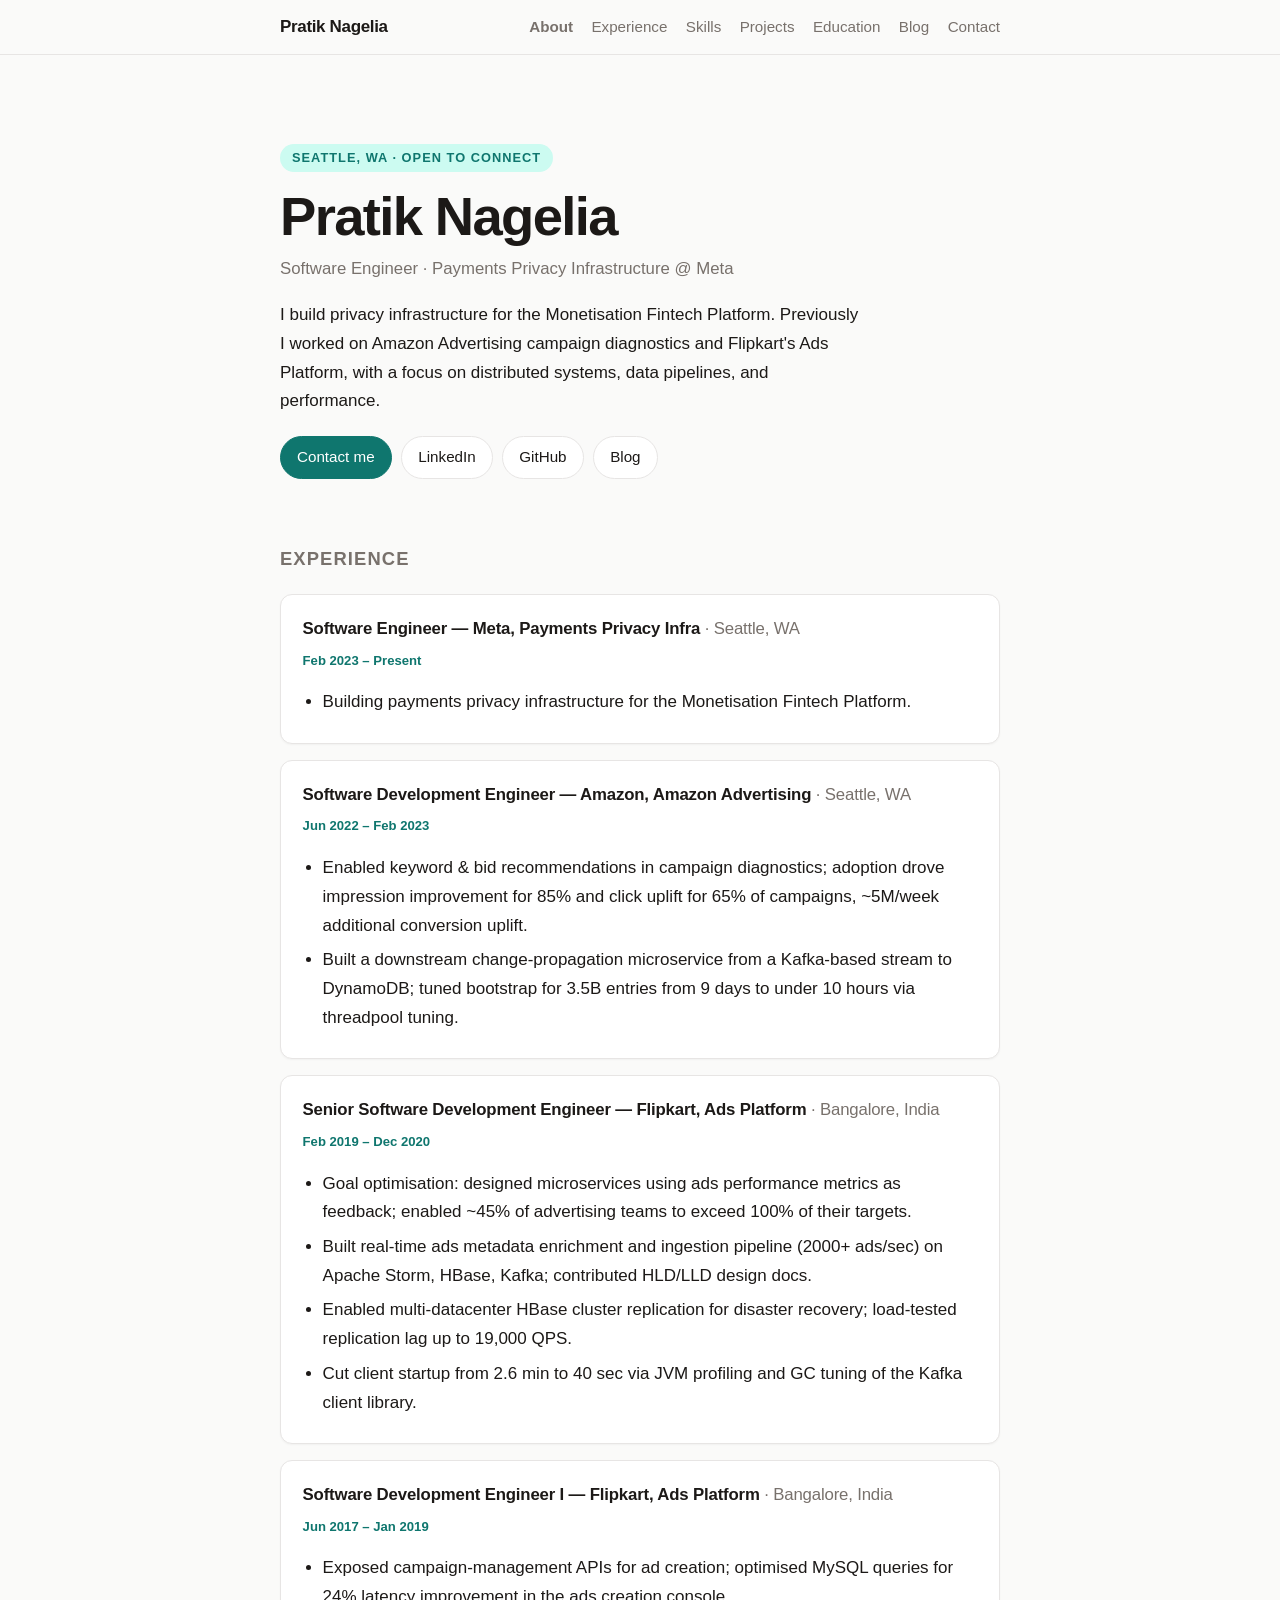
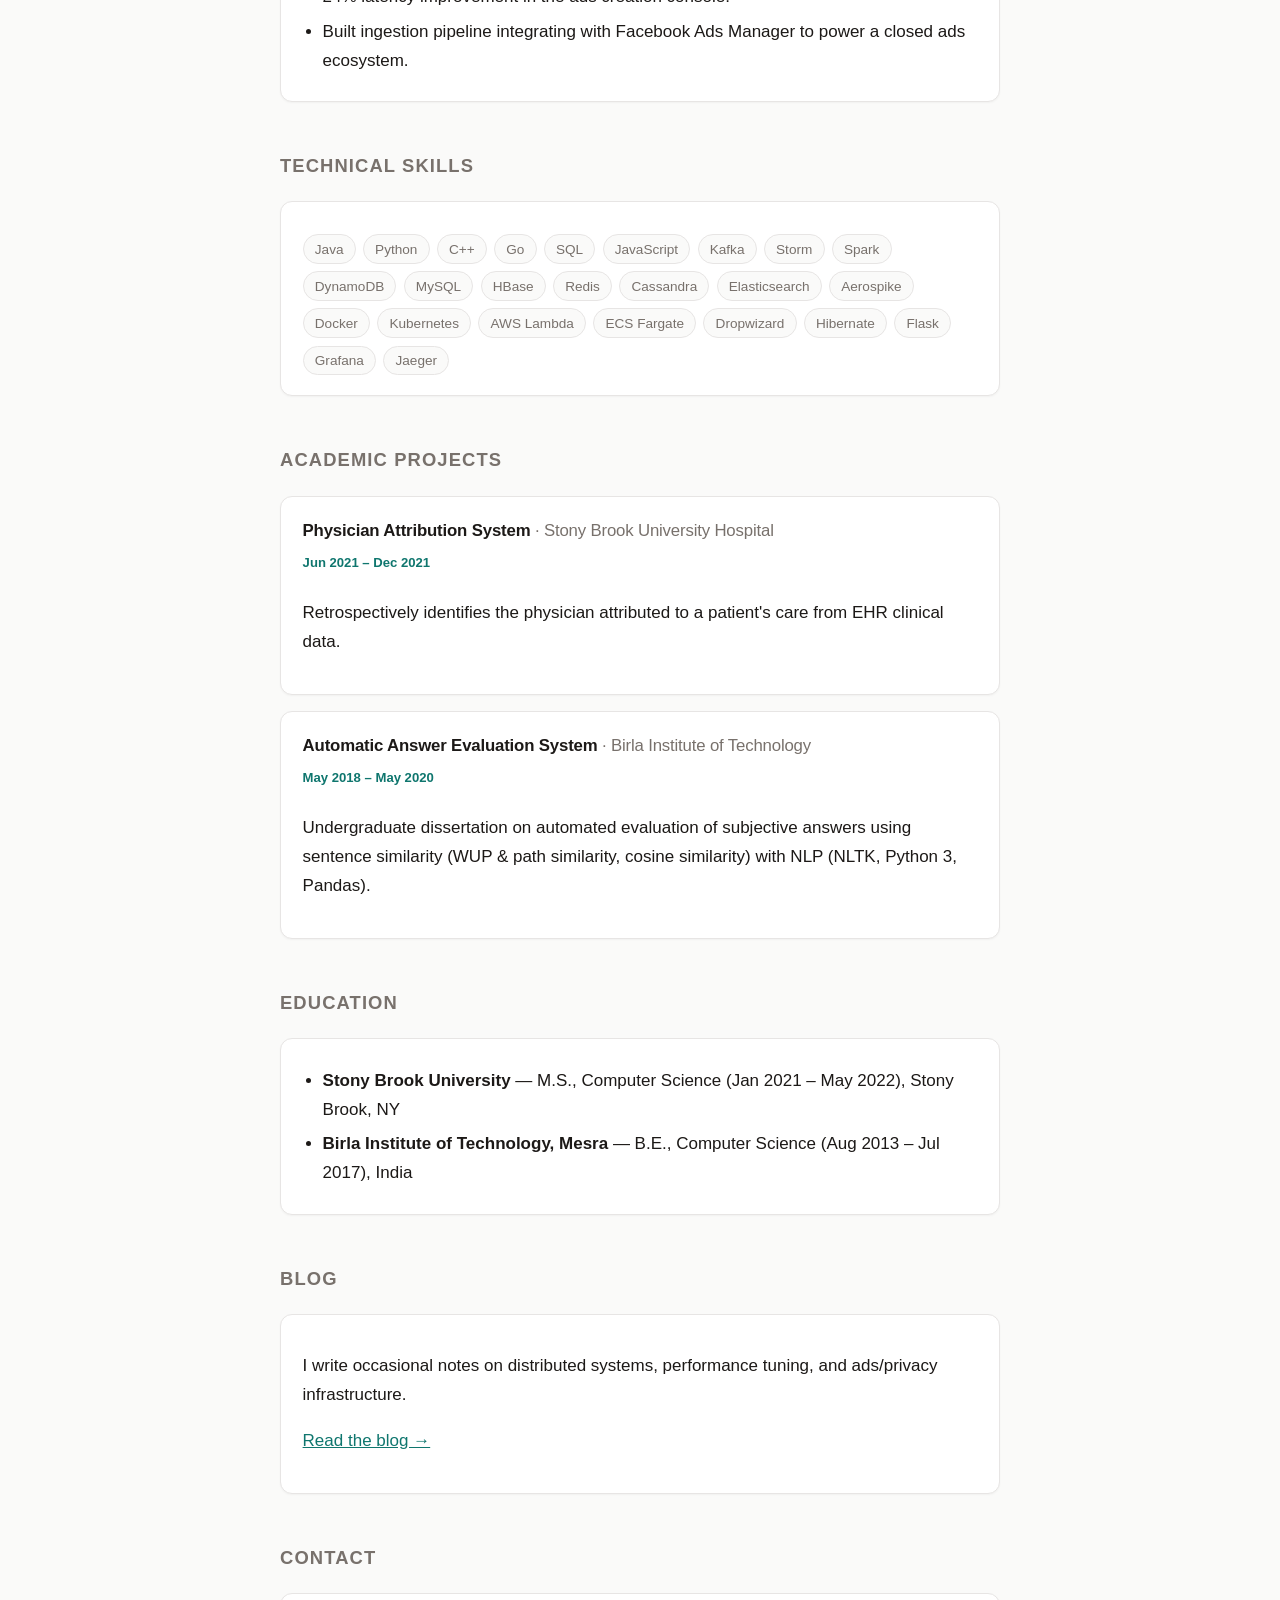
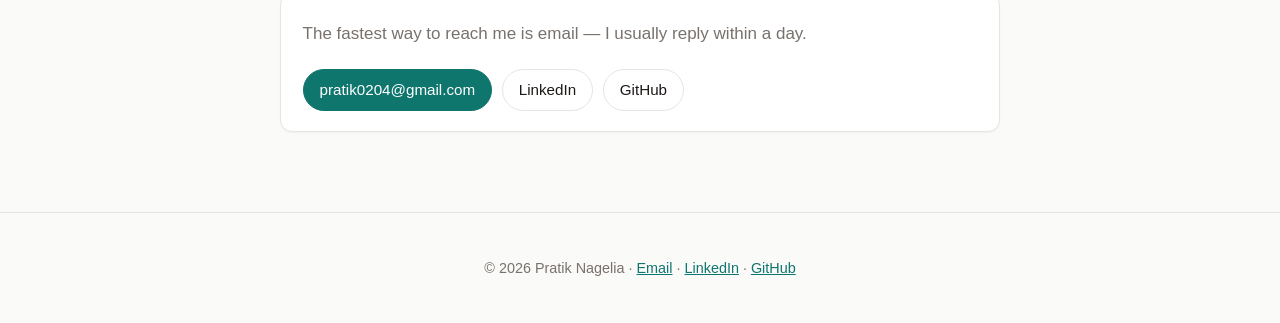
==== index.html @ 7da2c3c9 "Initial portfolio: minimal static site with blog" ====
<!DOCTYPE html>
<html lang="en">
<head>
  <meta charset="utf-8">
  <meta name="viewport" content="width=device-width, initial-scale=1">
  <title>Pratik Nagelia — Software Engineer</title>
  <meta name="description" content="Portfolio of Pratik Nagelia, Software Engineer working on payments privacy infrastructure.">
  <link rel="stylesheet" href="styles.css">
</head>
<body>
  <header class="site-header">
    <nav class="nav" aria-label="Main">
      <a class="brand" href="index.html">Pratik Nagelia</a>
      <button class="nav-toggle" aria-expanded="false" aria-controls="nav-links">Menu</button>
      <div class="nav-links" id="nav-links">
        <a href="#about">About</a>
        <a href="#experience">Experience</a>
        <a href="#skills">Skills</a>
        <a href="#projects">Projects</a>
        <a href="#education">Education</a>
        <a href="blog/">Blog</a>
        <a href="#contact">Contact</a>
      </div>
    </nav>
  </header>

  <main>
    <section class="hero" id="about">
      <span class="eyebrow">Seattle, WA · Open to connect</span>
      <h1>Pratik Nagelia</h1>
      <p class="subtitle">Software Engineer · Payments Privacy Infrastructure @ Meta</p>
      <p>I build privacy infrastructure for the Monetisation Fintech Platform. Previously I worked on Amazon Advertising campaign diagnostics and Flipkart's Ads Platform, with a focus on distributed systems, data pipelines, and performance.</p>
      <div class="contact-row">
        <a class="btn primary" href="#contact">Contact me</a>
        <a class="btn" href="https://www.linkedin.com/in/pratik-nagelia" rel="noopener">LinkedIn</a>
        <a class="btn" href="https://github.com/pratik-nagelia" rel="noopener">GitHub</a>
        <a class="btn" href="blog/">Blog</a>
      </div>
    </section>

    <section id="experience">
      <h2>Experience</h2>
      <article class="card">
        <h3>Software Engineer — Meta, Payments Privacy Infra <span class="where">· Seattle, WA</span></h3>
        <p class="when">Feb 2023 – Present</p>
        <ul>
          <li>Building payments privacy infrastructure for the Monetisation Fintech Platform.</li>
        </ul>
      </article>
      <article class="card">
        <h3>Software Development Engineer — Amazon, Amazon Advertising <span class="where">· Seattle, WA</span></h3>
        <p class="when">Jun 2022 – Feb 2023</p>
        <ul>
          <li>Enabled keyword &amp; bid recommendations in campaign diagnostics; adoption drove impression improvement for 85% and click uplift for 65% of campaigns, ~5M/week additional conversion uplift.</li>
          <li>Built a downstream change-propagation microservice from a Kafka-based stream to DynamoDB; tuned bootstrap for 3.5B entries from 9 days to under 10 hours via threadpool tuning.</li>
        </ul>
      </article>
      <article class="card">
        <h3>Senior Software Development Engineer — Flipkart, Ads Platform <span class="where">· Bangalore, India</span></h3>
        <p class="when">Feb 2019 – Dec 2020</p>
        <ul>
          <li>Goal optimisation: designed microservices using ads performance metrics as feedback; enabled ~45% of advertising teams to exceed 100% of their targets.</li>
          <li>Built real-time ads metadata enrichment and ingestion pipeline (2000+ ads/sec) on Apache Storm, HBase, Kafka; contributed HLD/LLD design docs.</li>
          <li>Enabled multi-datacenter HBase cluster replication for disaster recovery; load-tested replication lag up to 19,000 QPS.</li>
          <li>Cut client startup from 2.6 min to 40 sec via JVM profiling and GC tuning of the Kafka client library.</li>
        </ul>
      </article>
      <article class="card">
        <h3>Software Development Engineer I — Flipkart, Ads Platform <span class="where">· Bangalore, India</span></h3>
        <p class="when">Jun 2017 – Jan 2019</p>
        <ul>
          <li>Exposed campaign-management APIs for ad creation; optimised MySQL queries for 24% latency improvement in the ads creation console.</li>
          <li>Built ingestion pipeline integrating with Facebook Ads Manager to power a closed ads ecosystem.</li>
        </ul>
      </article>
    </section>

    <section id="skills">
      <h2>Technical skills</h2>
      <div class="card">
        <ul class="tags">
          <li>Java</li><li>Python</li><li>C++</li><li>Go</li><li>SQL</li><li>JavaScript</li>
          <li>Kafka</li><li>Storm</li><li>Spark</li><li>DynamoDB</li><li>MySQL</li><li>HBase</li>
          <li>Redis</li><li>Cassandra</li><li>Elasticsearch</li><li>Aerospike</li>
          <li>Docker</li><li>Kubernetes</li><li>AWS Lambda</li><li>ECS Fargate</li>
          <li>Dropwizard</li><li>Hibernate</li><li>Flask</li><li>Grafana</li><li>Jaeger</li>
        </ul>
      </div>
    </section>

    <section id="projects">
      <h2>Academic projects</h2>
      <article class="card">
        <h3>Physician Attribution System <span class="where">· Stony Brook University Hospital</span></h3>
        <p class="when">Jun 2021 – Dec 2021</p>
        <p>Retrospectively identifies the physician attributed to a patient's care from EHR clinical data.</p>
      </article>
      <article class="card">
        <h3>Automatic Answer Evaluation System <span class="where">· Birla Institute of Technology</span></h3>
        <p class="when">May 2018 – May 2020</p>
        <p>Undergraduate dissertation on automated evaluation of subjective answers using sentence similarity (WUP &amp; path similarity, cosine similarity) with NLP (NLTK, Python 3, Pandas).</p>
      </article>
    </section>

    <section id="education">
      <h2>Education</h2>
      <div class="card">
        <ul>
          <li><strong>Stony Brook University</strong> — M.S., Computer Science (Jan 2021 – May 2022), Stony Brook, NY</li>
          <li><strong>Birla Institute of Technology, Mesra</strong> — B.E., Computer Science (Aug 2013 – Jul 2017), India</li>
        </ul>
      </div>
    </section>

    <section id="blog-teaser">
      <h2>Blog</h2>
      <div class="card">
        <p>I write occasional notes on distributed systems, performance tuning, and ads/privacy infrastructure.</p>
        <p><a href="blog/">Read the blog →</a></p>
      </div>
    </section>

    <section id="contact">
      <h2>Contact</h2>
      <div class="card contact-card">
        <p>The fastest way to reach me is email — I usually reply within a day.</p>
        <div class="contact-row">
          <a class="btn primary" href="mailto:pratik0204@gmail.com">pratik0204@gmail.com</a>
          <a class="btn" href="https://www.linkedin.com/in/pratik-nagelia" rel="noopener">LinkedIn</a>
          <a class="btn" href="https://github.com/pratik-nagelia" rel="noopener">GitHub</a>
        </div>
      </div>
    </section>
  </main>

  <footer class="site-footer">
    <p>© <span id="year"></span> Pratik Nagelia · <a href="mailto:pratik0204@gmail.com">Email</a> · <a href="https://www.linkedin.com/in/pratik-nagelia" rel="noopener">LinkedIn</a> · <a href="https://github.com/pratik-nagelia" rel="noopener">GitHub</a></p>
  </footer>

  <script src="script.js"></script>
</body>
</html>
---- styles.css ----
:root {
  --bg: #fafaf9;
  --card: #ffffff;
  --fg: #1c1917;
  --muted: #78716c;
  --line: #e7e5e4;
  --accent: #0f766e;
  --accent-soft: #ccfbf1;
  --max: 760px;
  --radius: 12px;
}

* { box-sizing: border-box; }

body {
  margin: 0;
  background: var(--bg);
  color: var(--fg);
  font-family: "Inter", -apple-system, BlinkMacSystemFont, "Segoe UI", Roboto, Helvetica, Arial, sans-serif;
  line-height: 1.7;
  font-size: 17px;
}

.site-header {
  border-bottom: 1px solid var(--line);
  background: rgba(250, 250, 249, 0.92);
  backdrop-filter: blur(8px);
  position: sticky;
  top: 0;
  z-index: 10;
}

.nav {
  max-width: var(--max);
  margin: 0 auto;
  padding: 0.8rem 1.25rem;
  display: flex;
  align-items: center;
  justify-content: space-between;
  gap: 1rem;
}

.brand {
  font-weight: 800;
  letter-spacing: -0.02em;
  color: var(--fg);
  text-decoration: none;
}

.nav-links { display: flex; gap: 1.15rem; flex-wrap: wrap; }
.nav-links a { color: var(--muted); text-decoration: none; font-size: 0.95rem; }
.nav-links a:hover { color: var(--fg); }

.nav-toggle { display: none; }

main {
  max-width: var(--max);
  margin: 0 auto;
  padding: 3rem 1.25rem 4rem;
}

.hero {
  padding: 2.5rem 0 1rem;
}

.eyebrow {
  display: inline-block;
  font-size: 0.8rem;
  font-weight: 700;
  letter-spacing: 0.08em;
  text-transform: uppercase;
  color: var(--accent);
  background: var(--accent-soft);
  border-radius: 999px;
  padding: 0.2rem 0.75rem;
  margin-bottom: 1rem;
}

.hero h1 {
  font-size: clamp(2.4rem, 6vw, 3.4rem);
  line-height: 1.08;
  margin: 0 0 0.5rem;
  letter-spacing: -0.03em;
}

.subtitle { color: var(--muted); margin-top: 0; font-size: 1.05rem; }
.hero p { max-width: 62ch; }

.contact-row { display: flex; gap: 0.6rem; flex-wrap: wrap; margin-top: 1.25rem; }

.btn {
  display: inline-block;
  border: 1px solid var(--line);
  border-radius: 999px;
  padding: 0.45rem 1rem;
  text-decoration: none;
  color: var(--fg);
  background: var(--card);
  font-size: 0.95rem;
  transition: border-color 0.15s ease, transform 0.15s ease;
}
.btn:hover { border-color: var(--accent); transform: translateY(-1px); }
.btn.primary { background: var(--accent); border-color: var(--accent); color: #fff; }

h2 {
  font-size: 1.15rem;
  letter-spacing: 0.06em;
  text-transform: uppercase;
  color: var(--muted);
  margin: 3rem 0 1.25rem;
}

.card {
  background: var(--card);
  border: 1px solid var(--line);
  border-radius: var(--radius);
  padding: 1.25rem 1.35rem;
  margin-bottom: 1rem;
  box-shadow: 0 1px 2px rgba(28, 25, 23, 0.04);
}

.card h3 { font-size: 1.05rem; margin: 0 0 0.15rem; letter-spacing: -0.01em; }
.where { color: var(--muted); font-weight: 400; }
.when {
  display: inline-block;
  color: var(--accent);
  font-size: 0.82rem;
  font-weight: 600;
  margin: 0.15rem 0 0.5rem;
}

ul { padding-left: 1.25rem; margin: 0.5rem 0 0; }
li { margin-bottom: 0.35rem; }

.tags { display: flex; flex-wrap: wrap; gap: 0.45rem; list-style: none; padding: 0; margin: 0.75rem 0 0; }
.tags li {
  margin: 0;
  font-size: 0.85rem;
  background: var(--bg);
  border: 1px solid var(--line);
  border-radius: 999px;
  padding: 0.15rem 0.7rem;
  color: var(--muted);
}

.post-list { list-style: none; padding: 0; margin: 0; }
.post-list li {
  margin: 0 0 1rem;
  background: var(--card);
  border: 1px solid var(--line);
  border-radius: var(--radius);
  padding: 1.1rem 1.25rem;
}
.post-list a.post-title { font-weight: 700; color: var(--fg); text-decoration: none; font-size: 1.05rem; }
.post-list a.post-title:hover { color: var(--accent); }
.post-meta { color: var(--muted); font-size: 0.86rem; display: block; margin: 0.15rem 0 0.4rem; }
.post-list p { margin: 0.25rem 0 0; color: var(--muted); font-size: 0.95rem; }

article.post h1 { letter-spacing: -0.02em; line-height: 1.2; }
article.post h2 { text-transform: none; letter-spacing: 0; color: var(--fg); font-size: 1.25rem; margin: 2rem 0 0.75rem; }
article.post p { margin: 0 0 1rem; }

.contact-card { text-align: left; }
.contact-card p { margin: 0.4rem 0 1rem; color: var(--muted); }

.site-footer {
  border-top: 1px solid var(--line);
  text-align: center;
  color: var(--muted);
  font-size: 0.9rem;
  padding: 1.75rem 1.25rem;
}

a { color: var(--accent); }

@media (max-width: 640px) {
  main { padding-top: 2rem; }
  .nav-toggle {
    display: inline-block;
    background: var(--card);
    border: 1px solid var(--line);
    border-radius: 8px;
    padding: 0.35rem 0.6rem;
    font-size: 0.9rem;
  }
  .nav-links { display: none; width: 100%; flex-direction: column; gap: 0.5rem; }
  .nav-links.open { display: flex; }
  .nav { flex-wrap: wrap; }
}
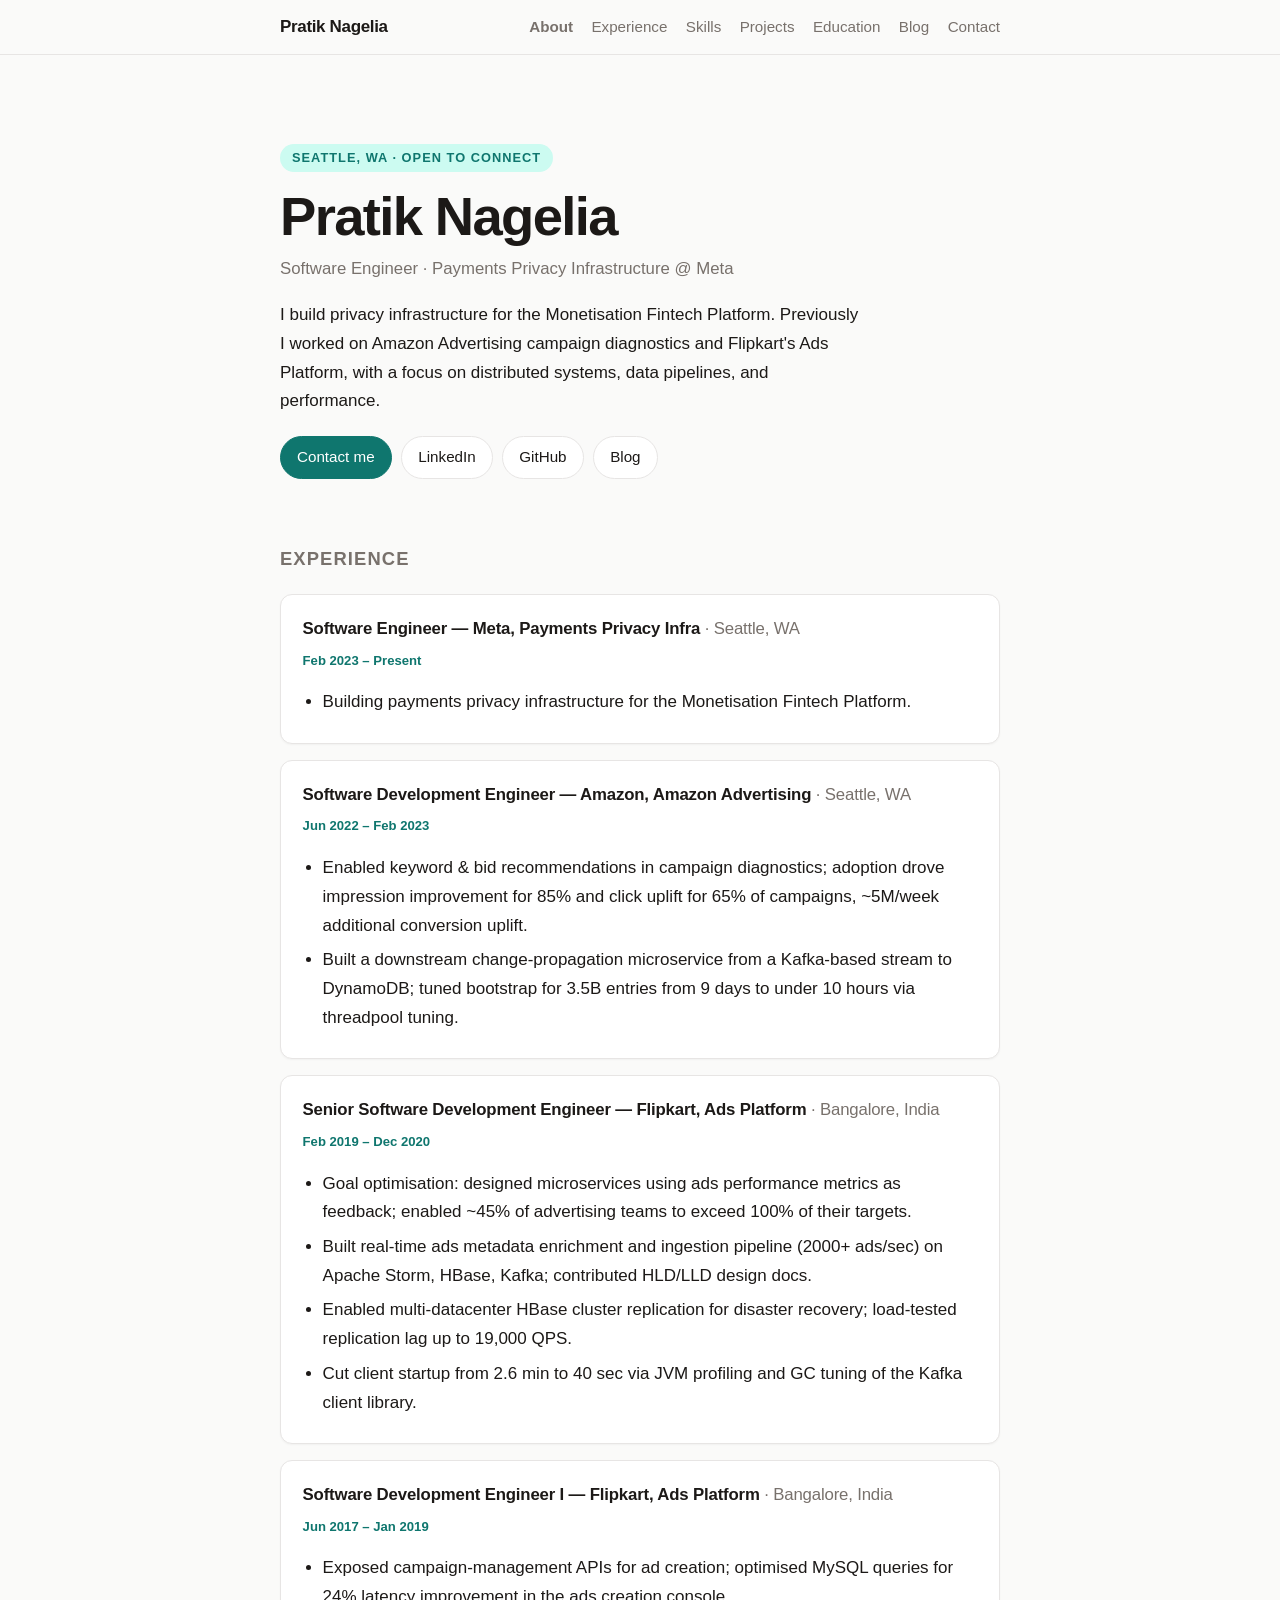
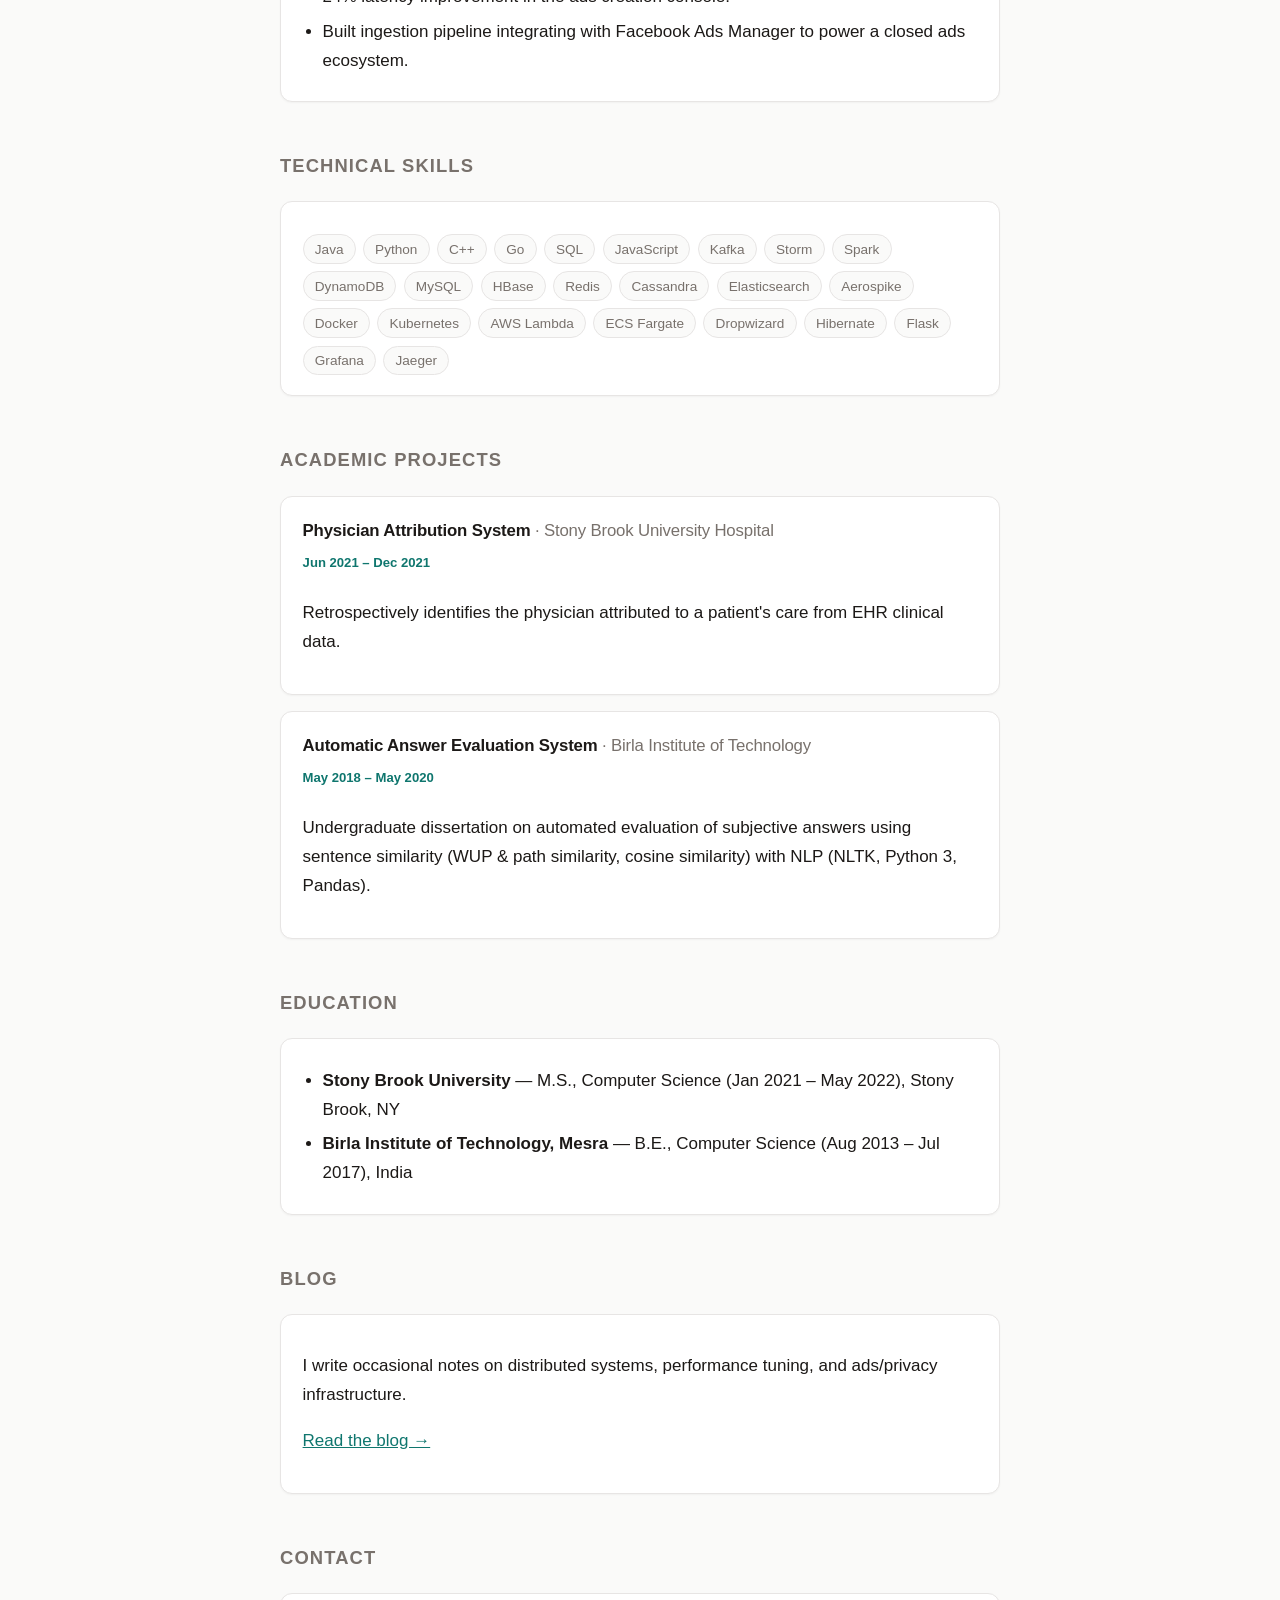
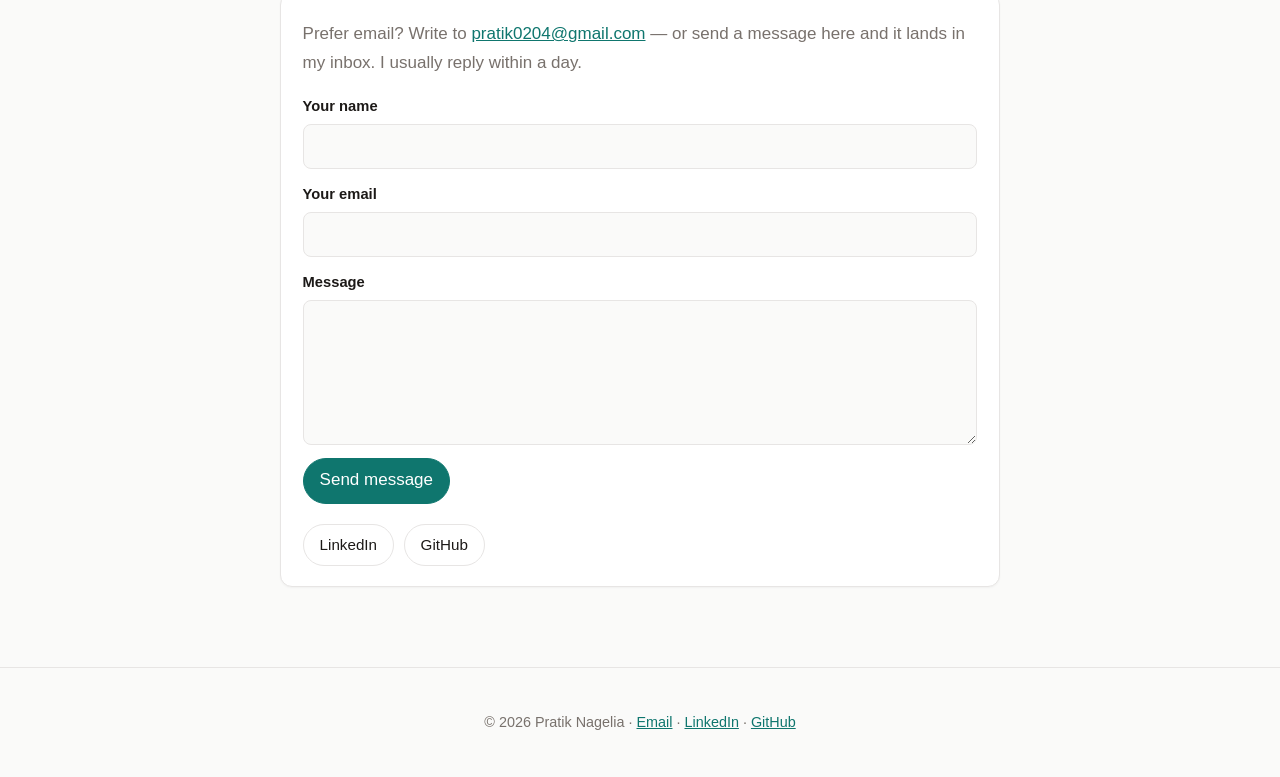
==== commit 4d4720ce: "Contact form + consistent nav across blog pages" ====
--- a/index.html
+++ b/index.html
@@ -123,9 +123,22 @@
     <section id="contact">
       <h2>Contact</h2>
       <div class="card contact-card">
-        <p>The fastest way to reach me is email — I usually reply within a day.</p>
+        <p>Prefer email? Write to <a href="mailto:pratik0204@gmail.com">pratik0204@gmail.com</a> — or send a message here and it lands in my inbox. I usually reply within a day.</p>
+        <form class="contact-form" action="https://formsubmit.co/pratik0204@gmail.com" method="POST">
+          <input type="hidden" name="_subject" value="New message from your portfolio site">
+          <input type="hidden" name="_captcha" value="false">
+          <label>Your name
+            <input type="text" name="name" autocomplete="name" required>
+          </label>
+          <label>Your email
+            <input type="email" name="email" autocomplete="email" required>
+          </label>
+          <label>Message
+            <textarea name="message" rows="5" required></textarea>
+          </label>
+          <button class="btn primary" type="submit">Send message</button>
+        </form>
         <div class="contact-row">
-          <a class="btn primary" href="mailto:pratik0204@gmail.com">pratik0204@gmail.com</a>
           <a class="btn" href="https://www.linkedin.com/in/pratik-nagelia" rel="noopener">LinkedIn</a>
           <a class="btn" href="https://github.com/pratik-nagelia" rel="noopener">GitHub</a>
         </div>
--- a/styles.css
+++ b/styles.css
@@ -162,6 +162,24 @@
 
 .contact-card { text-align: left; }
 .contact-card p { margin: 0.4rem 0 1rem; color: var(--muted); }
+
+.contact-form { display: grid; gap: 0.85rem; margin: 0 0 1.25rem; }
+.contact-form label { display: grid; gap: 0.3rem; font-size: 0.92rem; font-weight: 600; }
+.contact-form input,
+.contact-form textarea {
+  font: inherit;
+  font-weight: 400;
+  color: var(--fg);
+  background: var(--bg);
+  border: 1px solid var(--line);
+  border-radius: 8px;
+  padding: 0.55rem 0.7rem;
+  width: 100%;
+}
+.contact-form input:focus,
+.contact-form textarea:focus { outline: 2px solid var(--accent); outline-offset: 1px; }
+.contact-form textarea { resize: vertical; }
+.contact-form button { justify-self: start; cursor: pointer; font: inherit; }
 
 .site-footer {
   border-top: 1px solid var(--line);
